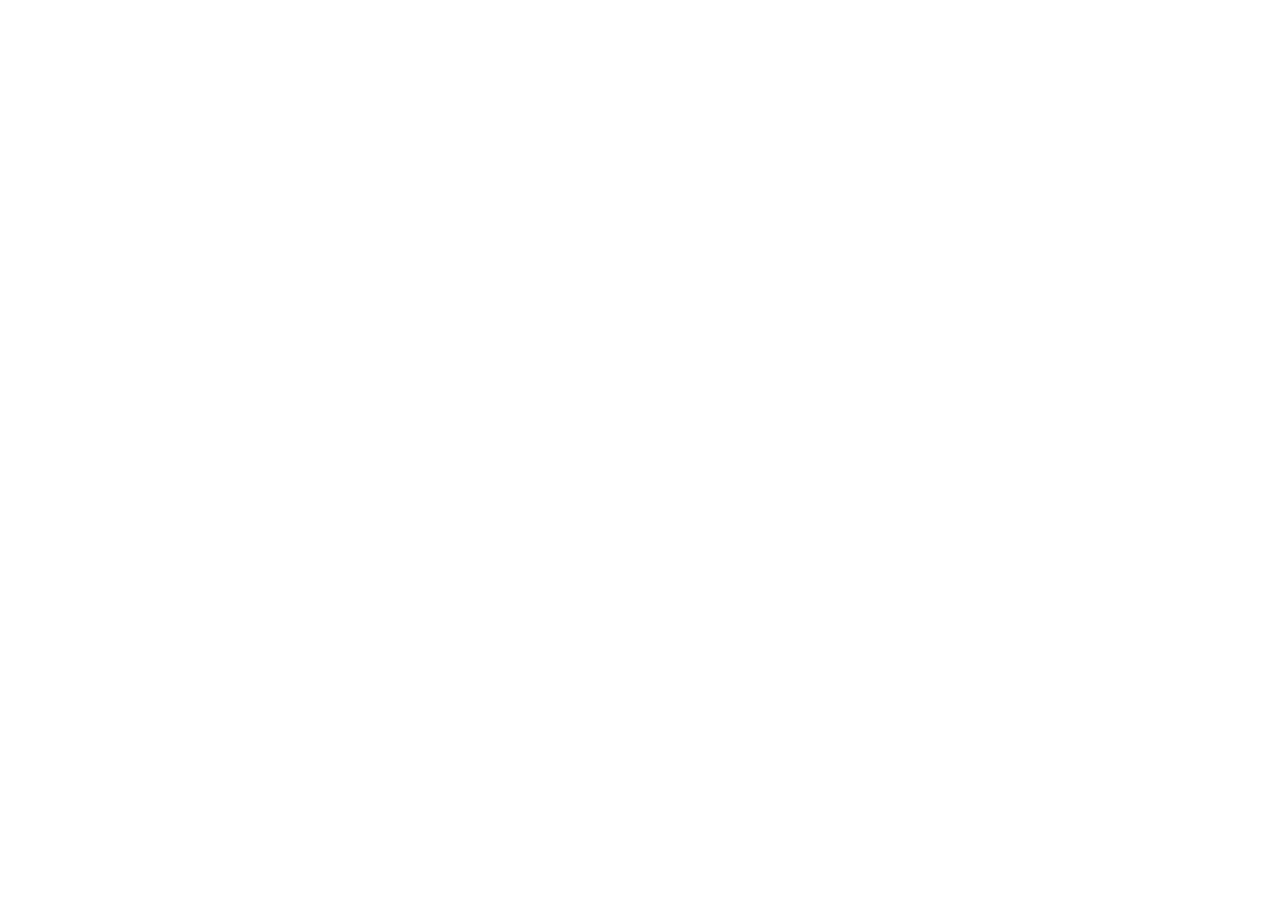
==== workflow/index.html @ f56b5a43 "feat: adicionar atalho para painel AutoOS" ====
<!DOCTYPE html>
<html lang="pt-BR">
<head>
    <meta charset="UTF-8">
    <meta name="viewport" content="width=device-width, initial-scale=1.0">
    <meta http-equiv="refresh" content="0; url=https://ph66ng2.github.io/AutoOs/">
    <link rel="canonical" href="https://ph66ng2.github.io/AutoOs/">
    <title>Abrindo AutoOS Workflow</title>
    <style>
        :root {
            color-scheme: dark;
            font-family: "IBM Plex Mono", ui-monospace, monospace;
            background: #111318;
            color: #f4f5f7;
        }

        body {
            display: grid;
            min-height: 100vh;
            margin: 0;
            place-items: center;
        }

        main {
            padding: 24px;
            text-align: center;
        }

        a {
            color: #64d8a5;
        }
    </style>
    <script>
        window.location.replace("https://ph66ng2.github.io/AutoOs/");
    </script>
</head>
<body>
    <main>
        <p>Redirecionando para o painel AutoOS.</p>
        <a href="https://ph66ng2.github.io/AutoOs/">Abrir AutoOS Workflow</a>
    </main>
</body>
</html>
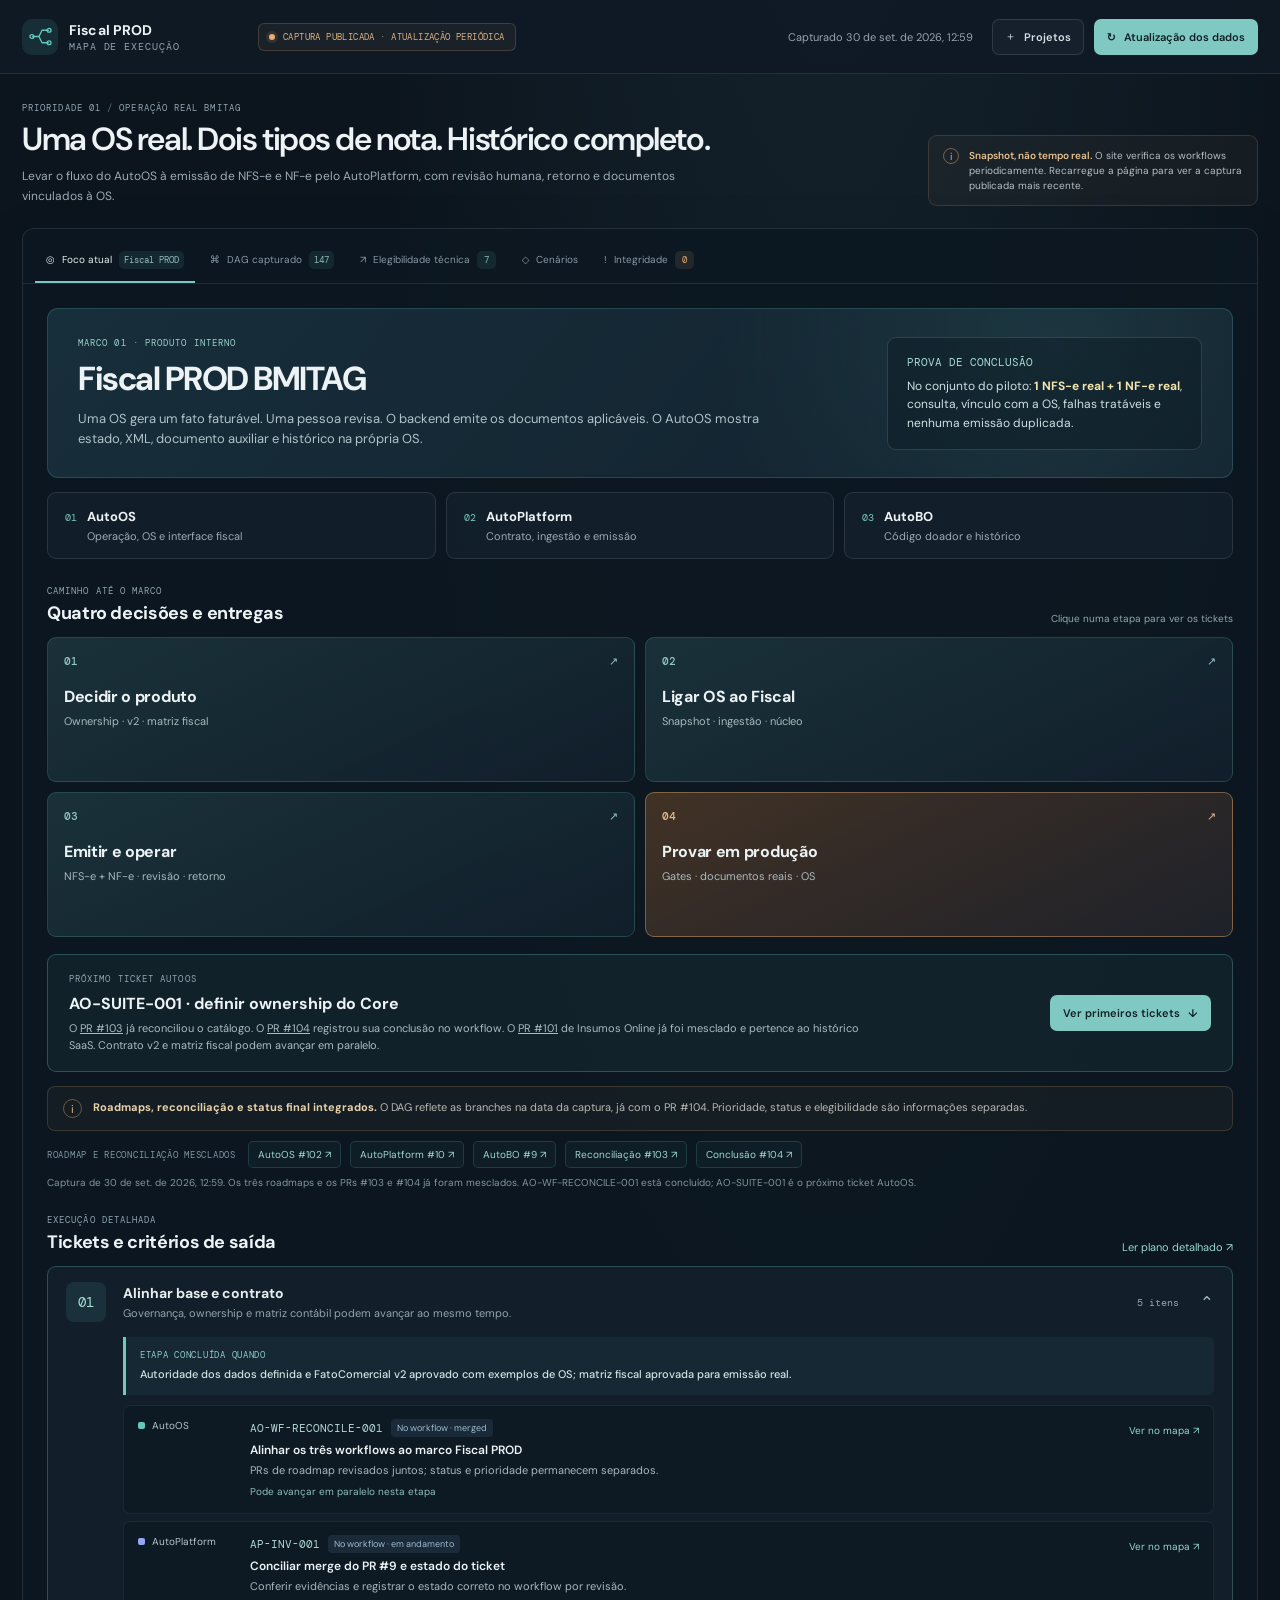
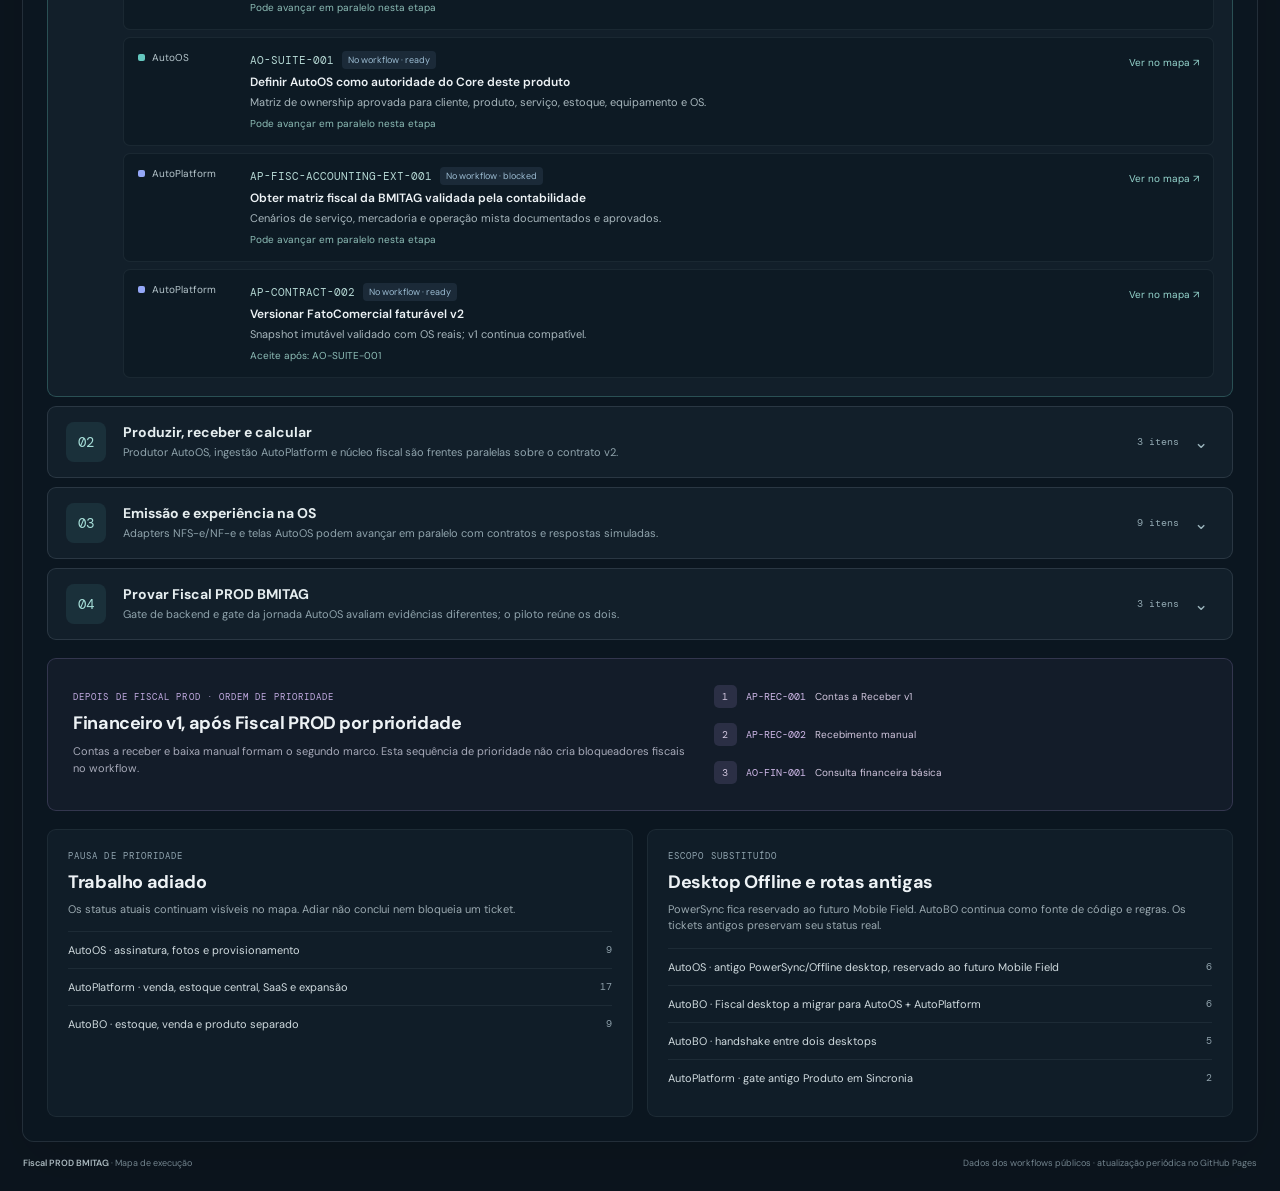
==== commit cbd17da5: "Publicar mapa de execução no domínio" ====
--- a/workflow/index.html
+++ b/workflow/index.html
@@ -1,43 +1,158 @@
-<!DOCTYPE html>
+<!doctype html>
 <html lang="pt-BR">
 <head>
-    <meta charset="UTF-8">
-    <meta name="viewport" content="width=device-width, initial-scale=1.0">
-    <meta http-equiv="refresh" content="0; url=https://ph66ng2.github.io/AutoOs/">
-    <link rel="canonical" href="https://ph66ng2.github.io/AutoOs/">
-    <title>Abrindo AutoOS Workflow</title>
-    <style>
-        :root {
-            color-scheme: dark;
-            font-family: "IBM Plex Mono", ui-monospace, monospace;
-            background: #111318;
-            color: #f4f5f7;
-        }
-
-        body {
-            display: grid;
-            min-height: 100vh;
-            margin: 0;
-            place-items: center;
-        }
-
-        main {
-            padding: 24px;
-            text-align: center;
-        }
-
-        a {
-            color: #64d8a5;
-        }
-    </style>
-    <script>
-        window.location.replace("https://ph66ng2.github.io/AutoOs/");
-    </script>
+  <meta charset="utf-8">
+  <meta name="viewport" content="width=device-width, initial-scale=1">
+  <meta name="theme-color" content="#101b29">
+  <title>Fiscal PROD BMITAG · Mapa de execução</title>
+  <link rel="stylesheet" href="./styles.css?v=20260929-5">
 </head>
 <body>
-    <main>
-        <p>Redirecionando para o painel AutoOS.</p>
-        <a href="https://ph66ng2.github.io/AutoOs/">Abrir AutoOS Workflow</a>
-    </main>
+  <header class="topbar">
+    <a class="brand" href="#inicio" aria-label="Execution Map, início">
+      <span class="brand-mark" aria-hidden="true"><svg viewBox="0 0 32 32"><path d="M6 16h8M18 8h8M18 24h8M14 16l4-8m-4 8 4 8"/><circle cx="5" cy="16" r="2.5"/><circle cx="27" cy="8" r="2.5"/><circle cx="27" cy="24" r="2.5"/></svg></span>
+      <span><strong>Fiscal PROD</strong><small>mapa de execução</small></span>
+    </a>
+    <div class="capture-badge"><span class="live-dot"></span><span>CAPTURA PUBLICADA · ATUALIZAÇÃO PERIÓDICA</span></div>
+    <div class="top-actions">
+      <span id="captured-at" class="capture-time">Lendo captura…</span>
+      <button id="manage-projects" class="button button-secondary" type="button" aria-haspopup="dialog"><span aria-hidden="true">＋</span> Projetos</button>
+      <button id="refresh-snapshot" class="button button-primary" type="button" title="Entender quando os dados são atualizados"><span aria-hidden="true">↻</span> Atualização dos dados</button>
+    </div>
+  </header>
+
+  <main id="inicio">
+    <section class="intro">
+      <div>
+        <p class="eyebrow">PRIORIDADE 01 <span> / </span> OPERAÇÃO REAL BMITAG</p>
+        <h1>Uma OS real. Dois tipos de nota. Histórico completo.</h1>
+        <p class="intro-copy">Levar o fluxo do AutoOS à emissão de NFS-e e NF-e pelo AutoPlatform, com revisão humana, retorno e documentos vinculados à OS.</p>
+      </div>
+      <div class="capture-note"><span class="note-icon" aria-hidden="true">i</span><span><strong>Snapshot, não tempo real.</strong> O site verifica os workflows periodicamente. Recarregue a página para ver a captura publicada mais recente.</span></div>
+    </section>
+
+    <section class="metric-grid" aria-label="Resumo da captura">
+      <article class="metric-card metric-total"><span class="metric-icon" aria-hidden="true">⌘</span><div><strong id="total-tickets">—</strong><span>tickets na captura</span></div><small id="repo-count">3 repositórios</small></article>
+      <article class="metric-card"><span class="metric-icon metric-green" aria-hidden="true">✓</span><div><strong id="completed-count">—</strong><span>concluídos · merged</span></div><small>estado declarado</small></article>
+      <article class="metric-card"><span class="metric-icon metric-blue" aria-hidden="true">↗</span><div><strong id="eligible-count">—</strong><span>liberados tecnicamente</span></div><small>não indica prioridade</small></article>
+      <article class="metric-card"><span class="metric-icon metric-orange" aria-hidden="true">◷</span><div><strong id="waiting-count">—</strong><span>ready · aguardando deps</span></div><small>blockers ainda não merged</small></article>
+      <article class="metric-card"><span class="metric-icon metric-red" aria-hidden="true">!</span><div><strong id="manual-blocked-count">—</strong><span>blocked no workflow</span></div><small>decisão humana / externa</small></article>
+    </section>
+
+    <section class="workspace plan-mode" aria-label="Plano e mapa de execução">
+      <aside class="filter-panel" aria-label="Busca e filtros">
+        <div class="panel-heading"><div><span class="eyebrow">EXPLORAR</span><h2>Filtros</h2></div><button id="clear-filters" class="text-button" type="button">Limpar</button></div>
+        <label class="search-field"><span aria-hidden="true">⌕</span><span class="sr-only">Buscar por ID ou título</span><input id="search" type="search" placeholder="ID ou trecho do título" autocomplete="off"></label>
+        <p class="filter-label">REPOSITÓRIO</p>
+        <div id="repo-filters" class="check-list"></div>
+        <label class="select-label" for="status-filter">Estado no workflow</label>
+        <select id="status-filter"><option value="all">Todos os estados</option></select>
+        <label class="select-label" for="situation-filter">Situação calculada</label>
+        <select id="situation-filter">
+          <option value="all">Todas as situações</option>
+          <option value="eligible">Pode começar agora</option>
+          <option value="waiting">Aguardando dependências</option>
+          <option value="manual-blocked">Bloqueio humano / externo</option>
+          <option value="in-progress">Em andamento</option>
+          <option value="in-review">Em revisão</option>
+          <option value="completed">Concluído</option>
+          <option value="data-error">Com erro de dados</option>
+          <option value="unknown">Estado desconhecido</option>
+        </select>
+        <div class="result-count"><span id="result-count">—</span><span>tickets correspondem</span></div>
+        <div class="mini-legend">
+          <p class="filter-label">ESTADO DECLARADO</p>
+          <span><i class="legend-dot ready"></i> ready</span><span><i class="legend-dot progress"></i> em curso / review</span><span><i class="legend-dot merged"></i> merged</span><span><i class="legend-dot blocked"></i> blocked</span><span><i class="legend-dot unknown"></i> desconhecido</span>
+        </div>
+      </aside>
+
+      <section class="map-column" aria-label="Grafo de execução">
+        <div class="view-tabs" role="tablist" aria-label="Visão do mapa">
+          <button class="view-tab active" id="tab-plan" role="tab" aria-selected="true" aria-controls="plan-view" type="button" data-view="plan"><span aria-hidden="true">◎</span> Foco atual <span class="tab-count">Fiscal PROD</span></button>
+          <button class="view-tab" id="tab-map" role="tab" aria-selected="false" aria-controls="map-view" type="button" data-view="map"><span aria-hidden="true">⌘</span> DAG capturado <span id="graph-total" class="tab-count">—</span></button>
+          <button class="view-tab" id="tab-ready" role="tab" aria-selected="false" aria-controls="ready-view" type="button" data-view="ready"><span aria-hidden="true">↗</span> Elegibilidade técnica <span id="ready-total" class="tab-count">—</span></button>
+          <button class="view-tab" id="tab-scenarios" role="tab" aria-selected="false" aria-controls="scenario-view" type="button" data-view="scenarios"><span aria-hidden="true">◇</span> Cenários</button>
+          <button class="view-tab" id="tab-integrity" role="tab" aria-selected="false" aria-controls="integrity-view" type="button" data-view="integrity"><span aria-hidden="true">!</span> Integridade <span id="issue-total" class="tab-count warning-count">—</span></button>
+        </div>
+
+        <div id="plan-view" class="tab-panel active" role="tabpanel" aria-labelledby="tab-plan">
+          <div class="plan-hero"><div><p class="eyebrow">MARCO 01 · PRODUTO INTERNO</p><h2>Fiscal PROD BMITAG</h2><p>Uma OS gera um fato faturável. Uma pessoa revisa. O backend emite os documentos aplicáveis. O AutoOS mostra estado, XML, documento auxiliar e histórico na própria OS.</p></div><div class="plan-hero-side"><strong>Prova de conclusão</strong><span>No conjunto do piloto: <b>1 NFS-e real + 1 NF-e real</b>, consulta, vínculo com a OS, falhas tratáveis e nenhuma emissão duplicada.</span></div></div>
+          <div class="role-strip" aria-label="Papel de cada repositório"><div><span>01</span><strong>AutoOS</strong><small>Operação, OS e interface fiscal</small></div><div><span>02</span><strong>AutoPlatform</strong><small>Contrato, ingestão e emissão</small></div><div><span>03</span><strong>AutoBO</strong><small>Código doador e histórico</small></div></div>
+          <section class="plan-route-section"><div class="plan-section-heading"><div><p class="eyebrow">CAMINHO ATÉ O MARCO</p><h3>Quatro decisões e entregas</h3></div><span class="route-hint">Clique numa etapa para ver os tickets</span></div><div id="plan-route" class="plan-route"></div></section>
+          <div class="plan-now"><div><p class="eyebrow">PRÓXIMO TICKET AUTOOS</p><h3>AO-SUITE-001 · definir ownership do Core</h3><p>O <a href="https://github.com/ph66ng2/AutoOs/pull/103" target="_blank" rel="noreferrer">PR #103</a> já reconciliou o catálogo. O <a href="https://github.com/ph66ng2/AutoOs/pull/104" target="_blank" rel="noreferrer">PR #104</a> registrou sua conclusão no workflow. O <a href="https://github.com/ph66ng2/AutoOs/pull/101" target="_blank" rel="noreferrer">PR #101</a> de Insumos Online já foi mesclado e pertence ao histórico SaaS. Contrato v2 e matriz fiscal podem avançar em paralelo.</p></div><button type="button" id="open-first-phase" class="button button-primary">Ver primeiros tickets <span aria-hidden="true">↓</span></button></div>
+          <div class="plan-rule"><span aria-hidden="true">i</span><p><strong>Roadmaps, reconciliação e status final integrados.</strong> O DAG reflete as branches na data da captura, já com o PR #104. Prioridade, status e elegibilidade são informações separadas.</p></div>
+          <div class="plan-prs" aria-label="Pull requests do roadmap"><span>ROADMAP E RECONCILIAÇÃO MESCLADOS</span><a href="https://github.com/ph66ng2/AutoOs/pull/102" target="_blank" rel="noreferrer">AutoOS #102 ↗</a><a href="https://github.com/ph66ng2/AutoPlatform/pull/10" target="_blank" rel="noreferrer">AutoPlatform #10 ↗</a><a href="https://github.com/ph66ng2/AutoBO/pull/9" target="_blank" rel="noreferrer">AutoBO #9 ↗</a><a href="https://github.com/ph66ng2/AutoOs/pull/103" target="_blank" rel="noreferrer">Reconciliação #103 ↗</a><a href="https://github.com/ph66ng2/AutoOs/pull/104" target="_blank" rel="noreferrer">Conclusão #104 ↗</a></div>
+          <p id="plan-snapshot-note" class="plan-snapshot-note">Conferindo versão do plano e da captura…</p>
+          <div class="plan-section-heading" id="plan-details"><div><p class="eyebrow">EXECUÇÃO DETALHADA</p><h3>Tickets e critérios de saída</h3></div><a href="./PLANO-FISCAL-PROPOSTO.md" target="_blank" rel="noreferrer">Ler plano detalhado ↗</a></div>
+          <div id="plan-phases" class="plan-phases"></div>
+          <div id="plan-next" class="plan-next"></div>
+          <div class="plan-bottom-grid"><section><p class="eyebrow">PAUSA DE PRIORIDADE</p><h3>Trabalho adiado</h3><p>Os status atuais continuam visíveis no mapa. Adiar não conclui nem bloqueia um ticket.</p><div id="plan-deferred"></div></section><section><p class="eyebrow">ESCOPO SUBSTITUÍDO</p><h3>Desktop Offline e rotas antigas</h3><p>PowerSync fica reservado ao futuro Mobile Field. AutoBO continua como fonte de código e regras. Os tickets antigos preservam seu status real.</p><div id="plan-superseded"></div></section></div>
+        </div>
+
+        <div id="map-view" class="tab-panel" role="tabpanel" aria-labelledby="tab-map" hidden>
+          <div class="map-toolbar">
+            <div class="map-caption"><span class="caption-mark" aria-hidden="true">↔</span><div><strong>Predecessores à esquerda · sucessores à direita</strong><small id="map-caption">Cada seta confirmada vem de blockedBy.</small></div></div>
+            <div class="zoom-controls" aria-label="Controles do mapa">
+              <button id="zoom-out" type="button" aria-label="Diminuir zoom" title="Diminuir zoom">−</button><button id="zoom-in" type="button" aria-label="Aumentar zoom" title="Aumentar zoom">+</button><button id="fit-map" type="button" aria-label="Enquadrar tudo" title="Enquadrar tudo">⤢ <span>Enquadrar</span></button><button id="reset-map" type="button" aria-label="Voltar ao estado inicial" title="Voltar ao estado inicial">↺ <span>Início</span></button>
+            </div>
+          </div>
+          <div id="demo-banner" class="demo-banner hidden" role="status"><span>◇</span><div><strong id="demo-title">Cenário de demonstração</strong><small id="demo-description"></small></div><button id="return-real" class="button button-secondary" type="button">Voltar à captura</button></div>
+          <div class="graph-viewport" id="graph-viewport" aria-label="Área interativa do grafo; arraste para mover e use a roda para zoom">
+            <svg id="graph" role="group" aria-label="Tickets conectados por dependências confirmadas" xmlns="http://www.w3.org/2000/svg">
+              <defs>
+                <marker id="arrow-confirmed" viewBox="0 0 10 10" refX="9" refY="5" markerWidth="7" markerHeight="7" orient="auto-start-reverse"><path d="M0 0L10 5L0 10z" class="arrow-confirmed"/></marker>
+                <marker id="arrow-suggested" viewBox="0 0 10 10" refX="9" refY="5" markerWidth="7" markerHeight="7" orient="auto-start-reverse"><path d="M0 0L10 5L0 10z" class="arrow-suggested"/></marker>
+              </defs>
+              <g id="graph-content"></g>
+            </svg>
+            <div id="empty-map" class="empty-state hidden"><span aria-hidden="true">⌕</span><strong>Nenhum ticket corresponde</strong><p>Limpe os filtros ou tente outro termo.</p></div>
+          </div>
+          <div class="graph-legend" aria-label="Legenda de linhas e marcadores">
+            <span><i class="line-sample"></i> dependência confirmada · conta para liberação</span><span><i class="line-sample suggested-line"></i> relação sugerida · não conta para liberação</span><span class="legend-direction">seta = bloqueador → ticket dependente</span>
+          </div>
+          <div class="graph-foot"><span id="context-note">Arraste para mover · roda / pinça para zoom · selecione um nó para focar.</span><span id="integrity-summary">Verificando integridade…</span></div>
+        </div>
+
+        <div id="ready-view" class="tab-panel" role="tabpanel" aria-labelledby="tab-ready" hidden>
+          <div class="list-intro"><div><p class="eyebrow">STATUS + DEPENDÊNCIAS, SEM PRIORIDADE AUTOMÁTICA</p><h2>Liberação técnica</h2><p id="ready-note">Elegibilidade calculada pelas regras do workflow. A prioridade de execução é uma decisão separada.</p></div><span id="ready-list-count" class="large-count">—</span></div>
+          <div id="ready-groups" class="ready-groups"></div>
+        </div>
+
+        <div id="scenario-view" class="tab-panel" role="tabpanel" aria-labelledby="tab-scenarios" hidden>
+          <div class="list-intro"><div><p class="eyebrow">FIXTURES LOCAIS · NÃO ALTERAM OS WORKFLOWS</p><h2>Demonstração de dependências</h2><p>Carregue um exemplo para ver o grafo e o cálculo mudarem a partir dos dados, sem IDs tratados especialmente pelo produto.</p></div><span class="large-count">7</span></div>
+          <div class="scenario-layout"><div id="scenario-list" class="scenario-list" role="list"></div><div id="scenario-notes" class="scenario-notes"></div></div>
+        </div>
+
+        <div id="integrity-view" class="tab-panel" role="tabpanel" aria-labelledby="tab-integrity" hidden>
+          <div class="list-intro"><div><p class="eyebrow">VALIDAÇÃO DA CAPTURA</p><h2>Integridade e origem</h2><p>Falhas não removem silenciosamente os dados dos outros repositórios. Sugestões entre repositórios ficam separadas.</p></div><span id="integrity-count-large" class="large-count">—</span></div>
+          <div id="integrity-list" class="integrity-list"></div>
+          <section class="source-section"><div class="section-title"><div><p class="eyebrow">VERSÃO POR FONTE</p><h3>Commits lidos</h3></div><span id="freshness-label" class="freshness-label">Snapshot local</span></div><div id="source-list" class="source-list"></div></section>
+          <section class="suggestion-section"><div class="section-title"><div><p class="eyebrow">NÃO BLOQUEIA NEM LIBERA</p><h3>Relações sugeridas</h3></div><span id="suggestion-count" class="soft-badge">—</span></div><div id="suggestion-list" class="suggestion-list"></div></section>
+        </div>
+      </section>
+
+      <aside class="detail-panel" aria-label="Detalhes do ticket">
+        <div id="detail-empty" class="detail-empty"><div class="detail-empty-icon" aria-hidden="true">⌖</div><span class="eyebrow">DETALHES DO TICKET</span><h2>Selecione um nó</h2><p>Veja o estado declarado, a situação calculada, o que ele espera e o que libera.</p><div class="detail-hint"><kbd>Enter</kbd><span>também abre um ticket focado</span></div></div>
+        <div id="detail-content" class="detail-content hidden"></div>
+      </aside>
+    </section>
+
+    <footer class="page-footer"><span><strong>Fiscal PROD BMITAG</strong> · Mapa de execução</span><span>Dados dos workflows públicos · atualização periódica no GitHub Pages</span></footer>
+  </main>
+
+  <dialog id="projects-dialog" class="projects-dialog" aria-labelledby="projects-title">
+    <form method="dialog" class="dialog-top"><div><p class="eyebrow">SIMULAÇÃO LOCAL</p><h2 id="projects-title">Projetos conectados</h2><p>Estes campos mostram a jornada futura. Não há login nem alteração de configuração no GitHub.</p></div><button class="close-button" value="close" aria-label="Fechar">×</button></form>
+    <div class="simulation-callout"><span aria-hidden="true">◇</span><span>Seleção de repositórios simulada com as três fontes desta captura. Cada linha pode pertencer a Empresa ou Pessoal. Nenhum outro repositório é importado automaticamente.</span></div>
+    <div id="project-config-list" class="project-config-list"></div>
+    <div class="dialog-actions"><span id="project-save-status">Alterações ficam só nesta sessão.</span><button id="save-project-config" class="button button-primary" type="button">Salvar simulação</button></div>
+  </dialog>
+
+  <dialog id="snapshot-dialog" class="projects-dialog short-dialog" aria-labelledby="snapshot-title">
+    <form method="dialog" class="dialog-top"><div><p class="eyebrow">ATUALIZAÇÃO PERIÓDICA</p><h2 id="snapshot-title">Quando os tickets aparecem?</h2><p>Uma rotina do GitHub verifica os workflows a cada 30 minutos e publica uma nova captura quando os dados mudam.</p></div><button class="close-button" value="close" aria-label="Fechar">×</button></form>
+    <ol class="command-steps"><li>O ticket precisa estar registrado na branch acompanhada de seu repositório: <code>AutoOs/feature</code>, <code>AutoBO/main</code> ou <code>AutoPlatform/main</code>.</li><li>A rotina relê os três arquivos e publica o novo snapshot após detectar mudança.</li><li>Recarregue esta página para ver os dados publicados. A fila do GitHub Pages pode acrescentar alguns minutos.</li></ol>
+    <p class="simulation-callout"><span aria-hidden="true">i</span><span>O plano Fiscal PROD é editorial: mudanças nos tickets atualizam o DAG e os estados capturados, mas a recomendação de prioridade precisa de revisão humana.</span></p>
+  </dialog>
+
+  <script type="module" src="./app.js?v=20260930-4"></script>
 </body>
 </html>
--- a/workflow/styles.css
+++ b/workflow/styles.css
@@ -0,0 +1,566 @@
+@import url('https://fonts.googleapis.com/css2?family=DM+Mono:wght@400;500&family=DM+Sans:wght@400;500;600;700&display=swap');
+:root {
+  color-scheme: dark;
+  --ink: #edf2f5;
+  --muted: #95a4b0;
+  --subtle: #667683;
+  --bg: #0c151e;
+  --bar: #101b26;
+  --panel: #121f2b;
+  --panel-raised: #172532;
+  --line: rgba(190, 207, 219, .12);
+  --soft-line: rgba(190, 207, 219, .075);
+  --mint: #64c7bf;
+  --blue: #90bbec;
+  --amber: #e7ae72;
+  --violet: #c1a2ee;
+  --red: #e28a91;
+  --green: #7dc09a;
+  --repo: #64c7bf;
+  font-family: 'DM Sans', Inter, ui-sans-serif, system-ui, sans-serif;
+  font-synthesis: none;
+  text-rendering: optimizeLegibility;
+}
+* { box-sizing: border-box; }
+html { min-width: 360px; background: var(--bg); }
+body { margin: 0; color: var(--ink); background: radial-gradient(ellipse at 65% -15%, rgba(60, 99, 113, .18), transparent 40%), var(--bg); }
+button, input, select { font: inherit; color: inherit; }
+button { cursor: pointer; }
+button:focus-visible, a:focus-visible, input:focus-visible, select:focus-visible, summary:focus-visible, [tabindex="0"]:focus-visible { outline: 2px solid #83c9c3; outline-offset: 3px; }
+a { color: inherit; }
+.sr-only { position: absolute; width: 1px; height: 1px; padding: 0; margin: -1px; overflow: hidden; clip: rect(0,0,0,0); white-space: nowrap; border: 0; }
+.topbar { min-height: 74px; padding: 0 36px; display: flex; align-items: center; gap: 26px; border-bottom: 1px solid var(--line); background: rgba(15, 26, 37, .92); }
+.brand { display: flex; align-items: center; gap: 11px; text-decoration: none; min-width: 220px; }
+.brand-mark { display: grid; place-items: center; width: 36px; height: 36px; border-radius: 10px; background: rgba(100, 199, 191, .12); color: var(--mint); }
+.brand-mark svg { width: 25px; height: 25px; fill: none; stroke: currentColor; stroke-width: 1.7; stroke-linecap: round; stroke-linejoin: round; }
+.brand strong { display: block; font-size: 14px; letter-spacing: .01em; }
+.brand small { display: block; margin-top: 1px; color: var(--muted); font: 10px 'DM Mono', monospace; letter-spacing: .09em; text-transform: uppercase; }
+.capture-badge { display: flex; align-items: center; gap: 8px; padding: 7px 10px; color: #d9b280; border: 1px solid rgba(231, 174, 114, .2); border-radius: 6px; background: rgba(231, 174, 114, .06); font: 9px 'DM Mono', monospace; letter-spacing: .045em; white-space: nowrap; }
+.live-dot { width: 6px; height: 6px; border-radius: 50%; background: var(--amber); box-shadow: 0 0 0 3px rgba(231,174,114,.11); }
+.top-actions { margin-left: auto; display: flex; align-items: center; gap: 10px; }
+.capture-time { margin-right: 9px; color: var(--muted); font-size: 11px; white-space: nowrap; }
+.button { display: inline-flex; align-items: center; justify-content: center; gap: 8px; min-height: 36px; padding: 0 12px; border: 1px solid transparent; border-radius: 7px; font-size: 11px; font-weight: 600; transition-property: color, background-color, border-color, scale; transition-duration: 140ms; }
+.button:active { scale: .96; }
+.button-primary { color: #102027; background: #80c9c2; }
+.button-primary:hover { background: #a0dbd5; }
+.button-secondary { color: #d5dfe4; border-color: rgba(185, 205, 216, .15); background: rgba(207, 225, 233, .035); }
+.button-secondary:hover { border-color: rgba(185, 205, 216, .28); background: rgba(207, 225, 233, .08); }
+main { max-width: 1840px; margin: 0 auto; padding: 28px 36px 22px; }
+.intro { display: flex; align-items: flex-end; justify-content: space-between; gap: 30px; margin-bottom: 22px; }
+.eyebrow { margin: 0 0 8px; color: #91a5b0; font: 9px 'DM Mono', monospace; letter-spacing: .12em; text-transform: uppercase; }
+.intro .eyebrow span { color: #59717c; }
+h1 { margin: 0; font-size: clamp(24px, 2.5vw, 32px); letter-spacing: -.045em; font-weight: 600; line-height: 1.12; }
+.intro-copy { margin: 9px 0 0; max-width: 660px; color: #9babb6; font-size: 12px; line-height: 1.65; }
+.capture-note { display: flex; align-items: flex-start; gap: 10px; max-width: 330px; padding: 12px 14px; border: 1px solid rgba(231, 174, 114, .17); border-radius: 9px; color: #b4bfc5; background: rgba(231, 174, 114, .045); font-size: 10px; line-height: 1.5; }
+.capture-note strong { color: #e7c18f; font-weight: 600; }
+.note-icon { flex: 0 0 auto; display: grid; place-items: center; width: 16px; height: 16px; border: 1px solid rgba(231,174,114,.45); border-radius: 50%; color: var(--amber); font-size: 10px; }
+.metric-grid { display: none; grid-template-columns: repeat(5,minmax(135px,1fr)); gap: 10px; margin-bottom: 16px; }
+body.show-capture-metrics .metric-grid { display: grid; }
+.metric-card { position: relative; display: flex; align-items: center; gap: 12px; min-height: 78px; padding: 14px 15px; border: 1px solid var(--soft-line); border-radius: 10px; background: linear-gradient(140deg, rgba(23, 37, 50, .96), rgba(16, 28, 40, .96)); }
+.metric-icon { display: grid; place-items: center; flex: 0 0 33px; height: 33px; border-radius: 9px; color: #becbd3; background: rgba(194, 213, 222, .075); font-size: 16px; }
+.metric-green { color: var(--green); background: rgba(125,192,154,.1); }
+.metric-blue { color: var(--blue); background: rgba(144,187,236,.1); }
+.metric-orange { color: var(--amber); background: rgba(231,174,114,.1); }
+.metric-red { color: var(--red); background: rgba(226,138,145,.1); }
+.metric-card strong { display: block; font-size: 22px; font-weight: 600; line-height: 1; font-variant-numeric: tabular-nums; }
+.metric-card div span { display: block; margin-top: 4px; color: #b2bec6; font-size: 10px; }
+.metric-card > small { margin-left: auto; align-self: flex-start; color: #70818d; font-size: 9px; white-space: nowrap; }
+.workspace { display: grid; grid-template-columns: 220px minmax(450px,1fr) 315px; align-items: start; min-height: 800px; border: 1px solid var(--line); border-radius: 12px; overflow: hidden; background: rgba(16, 27, 38, .68); box-shadow: 0 20px 60px rgba(0,0,0,.13); }
+.filter-panel, .detail-panel { position: sticky; top: 0; min-height: 800px; align-self: stretch; background: rgba(18, 31, 43, .83); }
+.filter-panel { padding: 20px 15px 17px; border-right: 1px solid var(--line); }
+.panel-heading { display: flex; justify-content: space-between; align-items: flex-end; margin-bottom: 16px; }
+.panel-heading .eyebrow { margin-bottom: 4px; }
+.panel-heading h2 { margin: 0; font-size: 15px; font-weight: 600; }
+.text-button { padding: 3px 0; border: 0; color: #89c9c4; background: transparent; font-size: 10px; }
+.text-button:hover { color: #b5eeea; text-decoration: underline; }
+.search-field { display: flex; align-items: center; gap: 8px; min-height: 37px; padding: 0 10px; border: 1px solid rgba(190,207,219,.14); border-radius: 7px; color: #90a3ad; background: rgba(6, 16, 25, .38); }
+.search-field > span:first-child { font-size: 18px; line-height: 1; }
+.search-field input { width: 100%; min-width: 0; border: 0; outline: 0; color: var(--ink); background: transparent; font-size: 10px; }
+.search-field input::placeholder { color: #71828d; }
+.filter-label { margin: 22px 0 9px; color: #7f929d; font: 9px 'DM Mono',monospace; letter-spacing: .11em; }
+.check-list { display: grid; gap: 3px; }
+.check-row { display: flex; align-items: center; gap: 8px; min-height: 31px; color: #cad4da; cursor: pointer; }
+.check-row input, .project-included input { width: 14px; height: 14px; margin: 0; accent-color: #70bbb5; }
+.repo-swatch { display: inline-block; flex: 0 0 8px; width: 8px; height: 8px; border-radius: 3px; background: var(--repo); box-shadow: 0 0 0 3px color-mix(in srgb, var(--repo) 16%, transparent); }
+.check-name { flex: 1; font-size: 10px; }
+.check-row small { color: #73838d; font: 9px 'DM Mono',monospace; }
+.select-label { display: block; margin: 18px 0 6px; color: #aab7bf; font-size: 10px; }
+.filter-panel select, .project-config-fields select, .project-config-fields input { width: 100%; min-height: 35px; padding: 0 9px; border: 1px solid rgba(190,207,219,.13); border-radius: 6px; color: #dce3e7; background-color: #121f2b; font-size: 10px; }
+.filter-panel select option, .project-config-fields select option { background: #13202b; }
+.result-count { display: flex; gap: 5px; margin-top: 17px; padding: 9px 0 11px; border-top: 1px solid var(--soft-line); color: #8798a3; font-size: 9px; }
+.result-count span:first-child { color: #d8e2e6; font: 11px 'DM Mono', monospace; }
+.mini-legend { display: grid; grid-template-columns: 1fr; gap: 8px; padding-top: 5px; color: #9daab2; font-size: 9px; }
+.mini-legend .filter-label { margin: 10px 0 2px; }
+.mini-legend span { display: flex; align-items: center; gap: 7px; }
+.legend-dot { display: inline-block; width: 8px; height: 8px; border-radius: 3px; background: #7c9cae; }
+.legend-dot.ready { background: var(--blue); }
+.legend-dot.progress { background: var(--amber); }
+.legend-dot.merged { background: var(--green); }
+.legend-dot.blocked { background: var(--red); }
+.legend-dot.unknown { background: #9ba5ad; }
+.map-column { min-width: 0; background: rgba(11, 20, 29, .45); }
+.view-tabs { display: flex; gap: 4px; min-height: 55px; padding: 9px 12px 0; border-bottom: 1px solid var(--line); overflow-x: auto; scrollbar-width: thin; }
+.view-tab { display: inline-flex; flex: 0 0 auto; align-items: center; gap: 7px; min-height: 45px; padding: 0 11px; border: 0; border-bottom: 2px solid transparent; color: #8799a5; background: transparent; font-size: 10px; transition-property: color,border-color; transition-duration: 130ms; }
+.view-tab:hover { color: #dae4e8; }
+.view-tab.active { border-bottom-color: #79c7bf; color: #e6f0f1; }
+.tab-count { display: inline-grid; place-items: center; min-width: 19px; height: 18px; padding: 0 5px; border-radius: 5px; color: #93b9bc; background: rgba(100, 199, 191, .1); font: 9px 'DM Mono',monospace; }
+.warning-count { color: #e0ad77; background: rgba(231,174,114,.1); }
+.tab-panel[hidden] { display: none !important; }
+.workspace.plan-mode { display: block; min-height: 0; }
+.workspace.plan-mode > .filter-panel, .workspace.plan-mode > .detail-panel { display: none; }
+.workspace.plan-mode > .map-column { width: 100%; }
+#plan-view { padding: 24px; }
+.plan-hero { display: grid; grid-template-columns: minmax(0,1fr) minmax(240px,315px); gap: 30px; align-items: center; min-height: 170px; padding: 26px 30px; border: 1px solid rgba(100,199,191,.2); border-radius: 11px; background: radial-gradient(circle at 85% 20%,rgba(100,199,191,.11),transparent 33%),linear-gradient(130deg,#172e3b,#12212d); }
+.plan-hero .eyebrow { color: #9cd2cb; }
+.plan-hero h2 { margin: 0; font-size: clamp(24px,2.6vw,34px); letter-spacing: -.045em; }
+.plan-hero p:last-child { max-width: 690px; margin: 9px 0 0; color: #b0c2c9; font-size: 13px; line-height: 1.6; }
+.plan-hero-side { display: grid; gap: 8px; padding: 17px 19px; border: 1px solid rgba(189,215,216,.16); border-radius: 9px; background: rgba(8,19,27,.34); }
+.plan-hero-side strong { color: #a8dad3; font: 11px 'DM Mono',monospace; text-transform: uppercase; }
+.plan-hero-side span { color: #d1dfe3; font-size: 12px; line-height: 1.55; }
+.plan-hero-side code { color: #a8dad3; font: 11px 'DM Mono',monospace; }
+.plan-hero-side b { color: #f4e3ad; }
+.role-strip { display: grid; grid-template-columns: repeat(3,minmax(0,1fr)); gap: 10px; margin: 14px 0 26px; }
+.role-strip > div { display: grid; grid-template-columns: auto 1fr; column-gap: 10px; align-items: baseline; padding: 15px 17px; border: 1px solid rgba(190,207,219,.13); border-radius: 9px; background: rgba(22,36,48,.65); }
+.role-strip span { color: #7bc7bf; font: 10px 'DM Mono',monospace; }
+.role-strip strong { font-size: 13px; }
+.role-strip small { grid-column: 2; margin-top: 4px; color: #9cabb2; font-size: 11px; }
+.plan-route-section { margin: 0 0 17px; }
+.route-hint { color: #8fa7af; font-size: 10px; }
+.plan-route { display: grid; grid-template-columns: repeat(4,minmax(0,1fr)); gap: 10px; }
+.route-card { display: flex; flex-direction: column; min-width: 0; min-height: 145px; padding: 16px; border: 1px solid rgba(100,199,191,.2); border-radius: 9px; color: inherit; background: linear-gradient(155deg,rgba(29,54,62,.85),rgba(18,32,44,.88)); text-align: left; transition: border-color 150ms, transform 150ms, background 150ms; }
+.route-card:hover { transform: translateY(-2px); border-color: rgba(100,199,191,.6); background: linear-gradient(155deg,rgba(33,68,72,.9),rgba(20,38,49,.95)); }
+.route-card.route-goal { border-color: rgba(231,174,114,.43); background: linear-gradient(155deg,rgba(75,54,38,.86),rgba(32,35,43,.9)); }
+.route-card.route-goal:hover { border-color: rgba(231,174,114,.8); }
+.route-top { display: flex; justify-content: space-between; width: 100%; margin-bottom: 19px; color: #91c8c3; font: 11px 'DM Mono',monospace; }
+.route-goal .route-top { color: #e7bf88; }
+.route-top b { font-weight: 500; }
+.route-card > strong { font-size: 16px; line-height: 1.25; letter-spacing: -.02em; }
+.route-card > small { margin-top: 7px; color: #a9babf; font-size: 11px; line-height: 1.4; }
+.plan-now { display: flex; align-items: center; justify-content: space-between; gap: 24px; margin-bottom: 14px; padding: 18px 21px; border: 1px solid rgba(100,199,191,.3); border-radius: 9px; background: rgba(100,199,191,.065); }
+.plan-now h3 { margin: 0; font-size: 16px; }
+.plan-now p:last-child { max-width: 810px; margin: 6px 0 0; color: #a7bdc1; font-size: 11px; line-height: 1.5; }
+.plan-now code { color: #b0d6d3; font: inherit; }
+.plan-now .button { flex: 0 0 auto; }
+.plan-rule { display: flex; align-items: flex-start; gap: 11px; margin: 14px 0 7px; padding: 12px 15px; border: 1px solid rgba(231,174,114,.18); border-radius: 8px; background: rgba(231,174,114,.045); }
+.plan-rule > span { display: grid; place-items: center; flex: 0 0 19px; width: 19px; height: 19px; border: 1px solid rgba(231,174,114,.4); border-radius: 50%; color: #ebbd86; font-size: 11px; }
+.plan-rule p { margin: 0; color: #b8b8b2; font-size: 11px; line-height: 1.55; }
+.plan-rule strong { color: #e9d2ab; }
+.plan-prs { display: flex; flex-wrap: wrap; align-items: center; gap: 9px; margin: 10px 0 7px; }
+.plan-prs span { margin-right: 3px; color: #7e98a1; font: 9px 'DM Mono',monospace; letter-spacing: .08em; }
+.plan-prs a { padding: 6px 9px; border: 1px solid rgba(100,199,191,.18); border-radius: 5px; color: #9dd9d0; background: rgba(100,199,191,.04); font-size: 10px; text-decoration: none; }
+.plan-prs a:hover { border-color: rgba(100,199,191,.5); color: #d2f5ef; }
+.plan-snapshot-note { margin: 0 0 24px; color: #81969e; font-size: 10px; line-height: 1.5; }
+.plan-snapshot-note.outdated { color: #e4b37d; }
+.plan-section-heading { display: flex; align-items: end; justify-content: space-between; gap: 15px; margin-bottom: 12px; }
+.plan-section-heading .eyebrow { margin-bottom: 4px; }
+.plan-section-heading h3, .plan-next h3, .plan-bottom-grid h3 { margin: 0; font-size: 18px; letter-spacing: -.02em; }
+.plan-section-heading a { color: #98d6cf; font-size: 11px; text-decoration: none; white-space: nowrap; }
+.plan-section-heading a:hover { text-decoration: underline; }
+.plan-phases { display: grid; gap: 9px; }
+.plan-phase { border: 1px solid rgba(190,207,219,.14); border-radius: 9px; background: rgba(22,36,48,.7); overflow: hidden; }
+.plan-phase { scroll-margin-top: 18px; }
+.plan-phase[open] { border-color: rgba(100,199,191,.29); }
+.plan-phase > summary { display: grid; grid-template-columns: 42px minmax(0,1fr) auto 20px; align-items: center; gap: 15px; min-height: 70px; padding: 12px 18px; list-style: none; cursor: pointer; }
+.plan-phase > summary::-webkit-details-marker { display: none; }
+.plan-phase-number { display: grid; place-items: center; width: 40px; height: 40px; border-radius: 8px; color: #a6ded8; background: rgba(100,199,191,.1); font: 14px 'DM Mono',monospace; }
+.plan-phase-title strong, .plan-phase-title small { display: block; }
+.plan-phase-title strong { color: #e5edef; font-size: 14px; }
+.plan-phase-title small { margin-top: 4px; color: #90a4ad; font-size: 11px; line-height: 1.4; }
+.plan-phase-count { color: #91a8b1; font: 10px 'DM Mono',monospace; white-space: nowrap; }
+.plan-chevron { color: #9bb5bd; font-size: 17px; transition: transform 150ms; }
+.plan-phase[open] .plan-chevron { transform: rotate(180deg); }
+.plan-phase-body { padding: 0 18px 18px 75px; }
+.plan-exit { display: grid; gap: 5px; padding: 12px 14px; border-left: 3px solid #73c7bb; border-radius: 0 6px 6px 0; background: rgba(100,199,191,.055); }
+.plan-exit span { color: #8ccbc2; font: 9px 'DM Mono',monospace; letter-spacing: .08em; }
+.plan-exit strong { color: #d0e6e3; font-size: 11px; font-weight: 500; line-height: 1.5; }
+.plan-items { display: grid; gap: 7px; margin-top: 10px; }
+.plan-item { display: grid; grid-template-columns: 100px minmax(0,1fr) 98px; align-items: start; gap: 12px; padding: 13px 14px; border: 1px solid var(--soft-line); border-radius: 7px; background: rgba(7,18,27,.35); }
+.plan-repo { display: inline-flex; align-items: center; gap: 7px; color: #b6c6cc; font-size: 10px; white-space: nowrap; }
+.plan-repo::before { content: ''; width: 7px; height: 7px; border-radius: 2px; background: var(--repo); }
+.plan-item-main { min-width: 0; }
+.plan-item-top { display: flex; flex-wrap: wrap; align-items: center; gap: 8px; }
+.plan-item-top code { color: #b4d7d3; font: 11px 'DM Mono',monospace; }
+.plan-source-status { padding: 3px 6px; border-radius: 4px; color: #e6bd8b; background: rgba(231,174,114,.1); font-size: 9px; }
+.plan-source-status.in-source { color: #9bbbd1; background: rgba(144,187,236,.1); }
+.plan-item h4 { margin: 5px 0 4px; font-size: 12px; font-weight: 600; }
+.plan-item p { margin: 0; color: #a8b7bd; font-size: 11px; line-height: 1.5; }
+.plan-item-main > small { display: block; margin-top: 7px; color: #8ebeb7; font-size: 10px; line-height: 1.45; }
+.plan-map-link { padding: 5px 0; border: 0; color: #96d6ce; background: none; font-size: 10px; text-align: right; white-space: nowrap; }
+.plan-map-link:hover { color: #ceede8; text-decoration: underline; }
+.plan-next { display: grid; grid-template-columns: minmax(0,1fr) minmax(310px,.8fr); gap: 24px; align-items: center; margin-top: 18px; padding: 22px 25px; border: 1px solid rgba(193,162,238,.19); border-radius: 9px; background: rgba(193,162,238,.045); }
+.plan-next .eyebrow { color: #c3ace3; }
+.plan-next p:not(.eyebrow) { max-width: 620px; margin: 8px 0 0; color: #a7aab9; font-size: 11px; line-height: 1.55; }
+.plan-future-items { display: grid; gap: 7px; }
+.plan-future-items span { display: flex; align-items: center; gap: 9px; min-height: 31px; color: #d2c7df; font-size: 10px; }
+.plan-future-items b { display: grid; place-items: center; flex: 0 0 23px; height: 23px; border-radius: 5px; background: rgba(193,162,238,.14); font: 10px 'DM Mono',monospace; }
+.plan-future-items code { color: #cfb8e8; font: 10px 'DM Mono',monospace; }
+.plan-bottom-grid { display: grid; grid-template-columns: 1fr 1fr; gap: 14px; margin-top: 18px; }
+.plan-bottom-grid > section { min-width: 0; padding: 20px; border: 1px solid var(--soft-line); border-radius: 9px; background: rgba(22,36,48,.5); }
+.plan-bottom-grid p:not(.eyebrow) { margin: 7px 0 14px; color: #9aa9b0; font-size: 11px; line-height: 1.5; }
+.plan-archive-group { border-top: 1px solid var(--soft-line); }
+.plan-archive-group > summary { display: flex; justify-content: space-between; gap: 9px; padding: 11px 0; color: #d0dbdf; font-size: 11px; cursor: pointer; }
+.plan-archive-group > summary span { color: #8ea0aa; font: 10px 'DM Mono',monospace; }
+.plan-archive-group p { display: flex; flex-wrap: wrap; gap: 5px; margin: 0 0 11px !important; }
+.plan-archive-group code { padding: 4px 6px; border-radius: 4px; color: #9db5bc; background: rgba(188,211,219,.065); font: 9px 'DM Mono',monospace; }
+.map-toolbar { display: flex; align-items: center; justify-content: space-between; gap: 12px; min-height: 62px; padding: 9px 14px; border-bottom: 1px solid var(--soft-line); }
+.map-caption { display: flex; align-items: center; gap: 9px; min-width: 0; }
+.caption-mark { display: grid; place-items: center; flex: 0 0 29px; width: 29px; height: 29px; border: 1px solid rgba(100,199,191,.16); border-radius: 8px; color: var(--mint); background: rgba(100,199,191,.06); font-size: 15px; }
+.map-caption strong, .map-caption small { display: block; }
+.map-caption strong { font-size: 10px; font-weight: 600; }
+.map-caption small { margin-top: 3px; color: #82949f; font-size: 9px; }
+.zoom-controls { display: flex; gap: 4px; flex: 0 0 auto; }
+.zoom-controls button { display: inline-flex; align-items: center; justify-content: center; gap: 4px; min-width: 29px; height: 29px; padding: 0 7px; border: 1px solid var(--line); border-radius: 6px; color: #afbdc4; background: rgba(218,230,235,.035); font-size: 13px; }
+.zoom-controls button:hover { color: #f0f5f6; background: rgba(218,230,235,.09); }
+.zoom-controls button span { font-size: 9px; }
+.demo-banner { display: flex; align-items: center; gap: 9px; min-height: 46px; padding: 7px 14px; border-bottom: 1px solid rgba(193,162,238,.17); background: rgba(193,162,238,.07); color: #d8c7f3; }
+.demo-banner > span { font-size: 17px; }
+.demo-banner div { flex: 1; min-width: 0; }
+.demo-banner strong, .demo-banner small { display: block; }
+.demo-banner strong { font-size: 10px; }
+.demo-banner small { margin-top: 2px; color: #ae9acb; font-size: 9px; }
+.demo-banner .button { min-height: 28px; font-size: 9px; }
+.graph-viewport { position: relative; height: min(77vh, 790px); min-height: 560px; overflow: hidden; background-color: #0d1822; background-image: radial-gradient(rgba(164,192,202,.14) .7px, transparent .7px); background-size: 20px 20px; touch-action: none; cursor: grab; }
+.graph-viewport:active { cursor: grabbing; }
+#graph { display: block; width: 100%; height: 100%; overflow: visible; }
+#graph-content { user-select: none; }
+.lane-background { fill: rgba(29, 45, 57, .31); stroke: rgba(180,202,211,.08); stroke-width: 1; }
+.lane-title { fill: #d0dce0; font: 600 14px 'DM Sans',sans-serif; letter-spacing: .01em; }
+.lane-branch { fill: #71848f; font: 10px 'DM Mono',monospace; }
+.graph-edge { fill: none; stroke-width: 1.65; transition-property: opacity,stroke-width; transition-duration: 120ms; }
+.graph-edge.confirmed { stroke: #76a6ae; }
+.graph-edge.suggested { stroke: #cb9a65; stroke-dasharray: 5 6; stroke-width: 1.35; }
+.graph-edge.cycle-edge { stroke: #ee828a; stroke-width: 2.2; }
+.arrow-confirmed { fill: #82b5bb; }
+.arrow-suggested { fill: #e0ac72; }
+.ticket-node { cursor: pointer; transition-property: opacity; transition-duration: 120ms; }
+.node-card { fill: #192b38; stroke: rgba(160,187,199,.22); stroke-width: 1; filter: drop-shadow(0 4px 8px rgba(0,0,0,.18)); }
+.node-repo-stripe { fill: var(--repo); }
+.node-id { fill: #e1eaed; font: 600 11px 'DM Mono',monospace; }
+.node-title { fill: #9eafb8; font: 10px 'DM Sans',sans-serif; }
+.node-state { fill: #82c5be; font: 9px 'DM Sans',sans-serif; }
+.status-merged .node-state { fill: #87cea3; }
+.status-blocked .node-state { fill: #eaa0a5; }
+.status-review .node-state, .status-in_progress .node-state { fill: #e4b77f; }
+.status-unknown .node-state, .status-waiting_external .node-state { fill: #c5b9d9; }
+.status-merged .node-card { fill: #172d31; stroke: rgba(125,192,154,.32); }
+.status-ready .node-card { stroke: rgba(144,187,236,.38); }
+.status-blocked .node-card { fill: #30232b; stroke: rgba(226,138,145,.35); }
+.status-review .node-card, .status-in_progress .node-card { fill: #2b2b2a; stroke: rgba(231,174,114,.32); }
+.status-unknown .node-card, .has-error .node-card { fill: #2d2930; stroke: rgba(226,138,145,.64); stroke-dasharray: 4 2; }
+.ticket-node:hover .node-card, .ticket-node:focus-visible .node-card { stroke: #9ddbd5; stroke-width: 2; }
+.ticket-node.selected .node-card { fill: #1d3840; stroke: #80d3cb; stroke-width: 2; }
+.ticket-node.in-cycle .node-card { stroke: #f08188; stroke-width: 2; }
+.empty-state { position: absolute; inset: 20px; display: grid; align-content: center; justify-items: center; pointer-events: none; color: #a9b8bf; text-align: center; background: rgba(12,21,30,.76); }
+.empty-state > span { font-size: 23px; color: #8fcac4; }
+.empty-state strong { margin-top: 9px; font-size: 13px; }
+.empty-state p { color: #8b9ca5; font-size: 10px; }
+.hidden { display: none !important; }
+.graph-legend { display: flex; align-items: center; flex-wrap: wrap; gap: 14px; padding: 11px 15px 7px; color: #94a4ad; font-size: 9px; }
+.line-sample { display: inline-block; width: 24px; margin: 0 6px 2px 0; border-top: 2px solid #76a6ae; vertical-align: middle; }
+.suggested-line { border-top: 2px dashed #cb9a65; }
+.legend-direction { margin-left: auto; color: #738690; }
+.graph-foot { display: flex; justify-content: space-between; gap: 12px; padding: 8px 15px 12px; border-top: 1px solid var(--soft-line); color: #768892; font-size: 9px; }
+.graph-foot #integrity-summary { color: #86bda7; }
+.graph-foot #integrity-summary.has-issues { color: #eda6a3; }
+.detail-panel { border-left: 1px solid var(--line); }
+.detail-empty { display: flex; flex-direction: column; align-items: flex-start; padding: 34px 22px; }
+.detail-empty-icon { display: grid; place-items: center; width: 46px; height: 46px; margin-bottom: 27px; border: 1px solid rgba(100,199,191,.2); border-radius: 13px; color: var(--mint); background: rgba(100,199,191,.07); font-size: 22px; }
+.detail-empty .eyebrow { margin-bottom: 8px; }
+.detail-empty h2 { margin: 0; font-size: 17px; font-weight: 600; }
+.detail-empty > p { margin: 8px 0 20px; color: #91a2ac; font-size: 11px; line-height: 1.65; }
+.detail-hint { display: flex; align-items: center; gap: 7px; color: #71838e; font-size: 9px; }
+kbd { min-width: 35px; padding: 4px 7px; border: 1px solid rgba(195,211,219,.17); border-radius: 5px; color: #c3d0d6; background: rgba(195,211,219,.055); text-align: center; font: 9px 'DM Mono',monospace; }
+.detail-content { height: 100%; }
+.detail-scroll { max-height: min(100vh, 940px); padding: 17px 16px 24px; overflow-y: auto; scrollbar-color: rgba(168,190,201,.22) transparent; scrollbar-width: thin; }
+.detail-topline { display: flex; align-items: center; justify-content: space-between; }
+.repo-chip { display: inline-flex; align-items: center; gap: 7px; color: #c3d0d5; font-size: 9px; }
+.repo-chip i { width: 8px; height: 8px; border-radius: 3px; background: var(--repo); }
+.icon-button { display: grid; place-items: center; width: 26px; height: 26px; border: 1px solid var(--line); border-radius: 6px; color: #9cabb3; background: transparent; font-size: 15px; }
+.icon-button:hover { color: var(--ink); background: rgba(220,230,233,.08); }
+.ticket-id-large { margin: 22px 0 6px; color: #82c8c1; font: 11px 'DM Mono',monospace; letter-spacing: .035em; }
+.detail-title { margin: 0; font-size: 18px; line-height: 1.28; letter-spacing: -.025em; font-weight: 600; }
+.detail-meta { display: flex; align-items: center; flex-wrap: wrap; gap: 7px; margin-top: 12px; }
+.state-pill { display: inline-flex; align-items: center; gap: 5px; padding: 5px 7px; border: 1px solid rgba(144,187,236,.16); border-radius: 5px; color: #b4d3f0; background: rgba(144,187,236,.06); font-size: 9px; }
+.state-pill i { font-style: normal; }
+.state-blocked { border-color: rgba(226,138,145,.2); color: #efb0b2; background: rgba(226,138,145,.065); }
+.state-merged { border-color: rgba(125,192,154,.18); color: #abd9b8; background: rgba(125,192,154,.065); }
+.state-in_progress, .state-review { border-color: rgba(231,174,114,.19); color: #e5c08d; background: rgba(231,174,114,.06); }
+.branch-meta { color: #71838d; font: 9px 'DM Mono',monospace; }
+.situation-card { display: grid; gap: 5px; margin: 15px 0 11px; padding: 11px 12px; border: 1px solid rgba(100,199,191,.16); border-radius: 8px; background: rgba(100,199,191,.055); }
+.situation-card .eyebrow { margin: 0; color: #85aaa9; font-size: 8px; }
+.situation-card strong { color: #b6e1db; font-size: 11px; }
+.situation-card small { color: #91a5ac; font-size: 9px; line-height: 1.45; }
+.situation-manual-blocked { border-color: rgba(226,138,145,.18); background: rgba(226,138,145,.05); }
+.situation-manual-blocked strong, .situation-data-error strong { color: #edb5b4; }
+.situation-data-error { border-color: rgba(226,138,145,.3); background: rgba(226,138,145,.075); }
+.situation-completed { border-color: rgba(125,192,154,.2); background: rgba(125,192,154,.06); }
+.situation-completed strong { color: #b0dabc; }
+.node-error-list { margin: 9px 0; padding: 8px 10px; border-left: 2px solid var(--red); background: rgba(226,138,145,.055); }
+.node-error-list p { margin: 2px 0; color: #e7b4b4; font-size: 9px; line-height: 1.5; }
+.full-button { width: 100%; margin: 2px 0 8px; }
+.source-link { display: inline-flex; align-items: center; justify-content: space-between; width: 100%; padding: 9px 0 13px; border-bottom: 1px solid var(--soft-line); color: #91c9c5; text-decoration: none; font-size: 9px; }
+.source-link:hover { color: #c0f0eb; }
+.detail-section { padding: 13px 0 8px; border-bottom: 1px solid var(--soft-line); }
+.section-title { display: flex; align-items: center; justify-content: space-between; gap: 12px; }
+.section-title h3 { margin: 0; font-size: 12px; font-weight: 600; }
+.section-title h3 span { color: #80c8c1; font: 10px 'DM Mono',monospace; }
+.section-title .eyebrow { margin: 0 0 4px; font-size: 8px; }
+.section-title.small { margin-bottom: 8px; }
+.related-row { position: relative; display: grid; grid-template-columns: 7px minmax(0,1fr) auto; align-items: center; gap: 7px; width: 100%; min-height: 42px; padding: 6px 7px; border: 1px solid transparent; border-radius: 6px; color: inherit; background: transparent; text-align: left; }
+.related-row:hover { border-color: rgba(151,179,191,.13); background: rgba(211,229,235,.035); }
+.related-row::before { content: ""; width: 6px; height: 6px; border-radius: 2px; background: var(--repo, #8ba6b0); }
+.related-project { display: none; }
+.related-copy { min-width: 0; }
+.related-copy strong, .related-copy small { display: block; overflow: hidden; text-overflow: ellipsis; white-space: nowrap; }
+.related-copy strong { color: #c8d5db; font: 10px 'DM Mono',monospace; }
+.related-copy small { margin-top: 2px; color: #84959f; font-size: 9px; }
+.related-status { color: #8599a3; font-size: 8px; white-space: nowrap; }
+.related-status.status-text-merged { color: #8dcba1; }
+.related-status.status-text-blocked { color: #e99d9f; }
+.related-status.status-text-ready { color: #9ec7ec; }
+.related-why { grid-column: 2 / -1; color: #71838d; font-size: 8px; }
+.empty-copy { margin: 6px 2px; color: #7f909b; font-size: 9px; line-height: 1.55; }
+.suggested-detail { border: 1px dashed rgba(231,174,114,.23); border-radius: 7px; margin-top: 11px; padding: 11px 8px 8px; }
+.suggested-detail .eyebrow { color: #c49b6d; }
+.evidence-note { margin: 2px 7px 10px; color: #c4a37a; font-size: 8px; line-height: 1.5; }
+.evidence-note small { color: #8f806f; }
+.ticket-field { border-bottom: 1px solid var(--soft-line); }
+.ticket-field summary { padding: 11px 1px; color: #b0bdc4; cursor: pointer; list-style: none; font-size: 10px; }
+.ticket-field summary::-webkit-details-marker { display: none; }
+.ticket-field summary::after { content: "+"; float: right; color: #788b95; font: 13px 'DM Mono',monospace; }
+.ticket-field[open] summary::after { content: "−"; }
+.ticket-field p, .ticket-field li { color: #98a8b1; font-size: 9px; line-height: 1.6; }
+.ticket-field ul { padding-left: 17px; }
+.ticket-field pre { overflow-x: auto; color: #9baeb7; font: 8px/1.55 'DM Mono',monospace; white-space: pre-wrap; word-break: break-word; }
+.ticket-footnote { padding-top: 12px; color: #80919b; font-size: 9px; }
+.list-intro { display: flex; align-items: flex-end; justify-content: space-between; gap: 16px; min-height: 128px; padding: 20px 20px 18px; border-bottom: 1px solid var(--line); background: radial-gradient(ellipse at 90% 0,rgba(100,199,191,.07),transparent 54%); }
+.list-intro .eyebrow { margin-bottom: 7px; color: #83a9a7; }
+.list-intro h2 { margin: 0; font-size: 19px; letter-spacing: -.025em; }
+.list-intro p:not(.eyebrow) { max-width: 560px; margin: 7px 0 0; color: #8fa0a9; font-size: 10px; line-height: 1.5; }
+.large-count { color: #a5d7d0; font: 27px 'DM Mono',monospace; }
+.ready-groups { display: grid; gap: 16px; padding: 17px 20px 28px; }
+.ready-group-heading { display: flex; align-items: center; gap: 9px; margin-bottom: 8px; }
+.ready-group-heading h3 { margin: 0; font-size: 12px; font-weight: 600; }
+.ready-group-heading > span:last-child { margin-left: auto; color: #778992; font-size: 9px; }
+.ready-card-list { display: grid; gap: 6px; }
+.ready-card { display: grid; grid-template-columns: 30px minmax(0,1fr) auto; align-items: center; gap: 10px; width: 100%; min-height: 69px; padding: 10px 12px; border: 1px solid var(--line); border-radius: 8px; color: inherit; background: rgba(25,40,52,.62); text-align: left; }
+.ready-card:hover { border-color: rgba(144,187,236,.35); background: rgba(37,55,69,.8); }
+.ready-arrow { display: grid; place-items: center; width: 28px; height: 28px; border-radius: 7px; color: var(--blue); background: rgba(144,187,236,.1); }
+.ready-card strong, .ready-card b, .ready-card small { display: block; }
+.ready-card strong { color: #98c9c7; font: 10px 'DM Mono',monospace; }
+.ready-card b { margin-top: 3px; font-size: 10px; font-weight: 600; }
+.ready-card small { margin-top: 3px; color: #81939c; font-size: 9px; }
+.ready-label { color: #8fb8e1; font-size: 8px; text-align: right; }
+.empty-card { margin: 23px; padding: 28px 20px; border: 1px dashed var(--line); border-radius: 9px; color: #9aaab2; text-align: center; }
+.empty-card > span { color: var(--blue); font-size: 19px; }
+.empty-card h3 { color: #d4dee2; font-size: 13px; }
+.empty-card p { font-size: 10px; line-height: 1.5; }
+.scenario-layout { display: grid; grid-template-columns: minmax(260px,1.25fr) minmax(190px,.75fr); gap: 15px; padding: 16px; }
+.scenario-list { display: grid; gap: 6px; }
+.scenario-button { display: grid; grid-template-columns: 24px minmax(0,1fr) 16px; align-items: center; gap: 7px; min-height: 63px; padding: 9px; border: 1px solid var(--line); border-radius: 7px; color: inherit; background: rgba(25,40,52,.56); text-align: left; }
+.scenario-button:hover, .scenario-button.active { border-color: rgba(193,162,238,.38); background: rgba(193,162,238,.08); }
+.scenario-glyph { color: #c8a9ed; font-size: 15px; }
+.scenario-button strong, .scenario-button small { display: block; }
+.scenario-button strong { font-size: 10px; }
+.scenario-button small { margin-top: 4px; color: #84949d; font-size: 8px; line-height: 1.4; }
+.scenario-button > span:last-child { color: #8597a0; }
+.scenario-notes { align-self: start; min-height: 190px; padding: 15px; border: 1px solid rgba(193,162,238,.17); border-radius: 8px; background: rgba(193,162,238,.045); }
+.scenario-notes .eyebrow { color: #bea5df; }
+.scenario-notes h3 { margin: 0; font-size: 12px; }
+.scenario-notes p { color: #a7a2b0; font-size: 9px; line-height: 1.6; }
+.scenario-notes code { color: #d2b9f2; font: 9px 'DM Mono',monospace; }
+.scenario-warning { padding-top: 9px; border-top: 1px solid rgba(193,162,238,.13); }
+.integrity-list { display: grid; gap: 6px; padding: 15px 16px 5px; }
+.integrity-row { display: grid; grid-template-columns: 27px minmax(0,1fr) auto; align-items: center; gap: 8px; min-height: 54px; padding: 8px 10px; border: 1px solid rgba(226,138,145,.16); border-radius: 7px; color: inherit; background: rgba(226,138,145,.045); text-align: left; }
+button.integrity-row:not(:disabled):hover { border-color: rgba(226,138,145,.4); }
+.integrity-row:disabled { opacity: .8; cursor: default; }
+.warning-row { border-color: rgba(231,174,114,.14); background: rgba(231,174,114,.04); }
+.integrity-symbol { display: grid; place-items: center; width: 22px; height: 22px; border-radius: 6px; color: #eba1a2; background: rgba(226,138,145,.1); font-size: 11px; }
+.warning-row .integrity-symbol { color: #e0b67f; background: rgba(231,174,114,.1); }
+.integrity-row strong, .integrity-row small { display: block; }
+.integrity-row strong { font-size: 9px; }
+.integrity-row small { margin-top: 3px; color: #9aa8ae; font-size: 8px; line-height: 1.5; }
+.severity-tag { color: #da9a9d; font: 8px 'DM Mono',monospace; }
+.warning-row .severity-tag { color: #d9b177; }
+.integrity-ok { display: flex; gap: 10px; padding: 15px 12px; border: 1px solid rgba(125,192,154,.15); border-radius: 8px; color: #8dcaa3; background: rgba(125,192,154,.045); }
+.integrity-ok > span { font-size: 15px; }
+.integrity-ok strong, .integrity-ok small { display: block; }
+.integrity-ok strong { color: #c4dfcb; font-size: 10px; }
+.integrity-ok small { margin-top: 4px; color: #91a89a; font-size: 9px; line-height: 1.5; }
+.source-section, .suggestion-section { margin-top: 18px; padding: 15px 16px 8px; border-top: 1px solid var(--line); }
+.section-title { margin-bottom: 10px; }
+.section-title h3 { margin: 0; font-size: 13px; }
+.freshness-label, .soft-badge { padding: 5px 7px; border: 1px solid rgba(100,199,191,.13); border-radius: 5px; color: #8dbab5; background: rgba(100,199,191,.05); font-size: 8px; }
+.freshness-alert { border-color: rgba(231,174,114,.21); color: #d9b27f; background: rgba(231,174,114,.05); }
+.source-list { display: grid; gap: 6px; }
+.source-row { display: grid; grid-template-columns: 9px minmax(0,1fr) 24px; align-items: center; gap: 10px; min-height: 59px; padding: 8px 9px; border: 1px solid var(--soft-line); border-radius: 7px; background: rgba(23,37,49,.6); }
+.source-main { min-width: 0; }
+.source-main strong, .source-main small, .source-main code { display: block; }
+.source-main strong { font-size: 9px; }
+.source-branch { margin-left: 5px; color: #94aaa8; font: 8px 'DM Mono',monospace; }
+.source-main small { overflow: hidden; margin-top: 3px; color: #81929a; font-size: 8px; text-overflow: ellipsis; white-space: nowrap; }
+.source-main code { overflow: hidden; margin-top: 4px; color: #6f828d; font: 8px 'DM Mono',monospace; text-overflow: ellipsis; white-space: nowrap; }
+.source-row > a { display: grid; place-items: center; width: 22px; height: 22px; border: 1px solid var(--line); border-radius: 5px; color: #9fcac6; text-decoration: none; }
+.source-error { color: #e7a0a0; text-align: center; }
+.suggestion-list { display: grid; gap: 6px; }
+.suggestion-row { position: relative; padding: 10px 11px 11px; border: 1px dashed rgba(231,174,114,.18); border-radius: 7px; background: rgba(231,174,114,.025); }
+.suggested-arrow { color: #d9bd96; font: 9px 'DM Mono',monospace; }
+.suggested-arrow i { color: #d29d62; font-style: normal; }
+.suggestion-row p { margin: 5px 0; color: #b6b0a6; font-size: 9px; line-height: 1.5; }
+.suggestion-row small { display: block; color: #81796f; font-size: 8px; line-height: 1.5; }
+.suggestion-row .soft-badge { position: absolute; top: 7px; right: 8px; color: #d9b27f; border-color: rgba(231,174,114,.18); }
+.page-footer { display: flex; justify-content: space-between; gap: 14px; padding: 15px 1px 0; color: #73848e; font-size: 9px; }
+.page-footer strong { color: #aab8be; font-weight: 600; }
+.projects-dialog { width: min(780px,calc(100vw - 30px)); max-height: min(88vh,850px); padding: 0; border: 1px solid rgba(190,207,219,.16); border-radius: 12px; color: var(--ink); background: #111e29; box-shadow: 0 30px 100px rgba(0,0,0,.55); }
+.projects-dialog::backdrop { background: rgba(2, 8, 13, .72); backdrop-filter: blur(3px); }
+.dialog-top { display: flex; justify-content: space-between; gap: 20px; padding: 20px 22px 17px; border-bottom: 1px solid var(--line); }
+.dialog-top .eyebrow { color: #bea5df; }
+.dialog-top h2 { margin: 0; font-size: 18px; }
+.dialog-top p:last-child { margin: 6px 0 0; color: #96a5ad; font-size: 10px; line-height: 1.5; }
+.close-button { flex: 0 0 auto; width: 29px; height: 29px; border: 1px solid var(--line); border-radius: 6px; color: #b2c0c6; background: transparent; font-size: 18px; }
+.simulation-callout { display: flex; gap: 9px; margin: 14px 20px 10px; padding: 11px; border: 1px solid rgba(193,162,238,.16); border-radius: 7px; color: #b7a9c8; background: rgba(193,162,238,.05); font-size: 9px; line-height: 1.5; }
+.simulation-callout > span:first-child { color: #c6a8eb; }
+.project-config-list { display: grid; gap: 8px; padding: 7px 20px 16px; max-height: 54vh; overflow: auto; }
+.project-config-row { display: grid; grid-template-columns: minmax(145px,.7fr) minmax(0,1.6fr); gap: 14px; padding: 13px; border: 1px solid var(--line); border-radius: 8px; background: rgba(22,36,48,.68); }
+.project-included { display: flex; align-items: flex-start; gap: 9px; cursor: pointer; }
+.project-included input { margin-top: 2px; }
+.project-included strong, .project-included small { display: block; }
+.project-included strong { color: #d6e0e4; font: 10px 'DM Mono',monospace; overflow-wrap: anywhere; }
+.project-included small { margin-top: 5px; color: #84959f; font-size: 8px; line-height: 1.4; }
+.project-config-fields { display: grid; grid-template-columns: 1fr 1fr; gap: 7px; }
+.project-config-fields label { color: #a6b4ba; font-size: 8px; }
+.project-config-fields select, .project-config-fields input { display: block; min-height: 31px; margin-top: 4px; font-size: 9px; }
+.project-config-fields > small { grid-column: 1/-1; color: #73858e; font-size: 8px; }
+.dialog-actions { display: flex; align-items: center; justify-content: space-between; gap: 12px; padding: 12px 20px; border-top: 1px solid var(--line); }
+.dialog-actions > span { color: #7f919a; font-size: 9px; }
+.dialog-actions > span.saved { color: #91c9b0; }
+.short-dialog { width: min(600px,calc(100vw - 30px)); }
+.command-box { display: flex; align-items: center; justify-content: space-between; gap: 10px; margin: 18px 20px 10px; padding: 12px; border: 1px solid rgba(100,199,191,.19); border-radius: 7px; background: rgba(100,199,191,.045); }
+.command-box code { color: #b5dfd9; font: 11px 'DM Mono',monospace; }
+.command-steps { margin: 13px 24px 20px; padding-left: 19px; color: #aab6bd; font-size: 10px; line-height: 1.8; }
+.command-steps code { color: #a5d4ce; font: 9px 'DM Mono',monospace; }
+.short-dialog .simulation-callout { margin-bottom: 18px; }
+.load-error { grid-column: 1 / -1; padding: 20px; border: 1px solid rgba(226,138,145,.22); border-radius: 9px; color: #efb3b5; background: rgba(226,138,145,.06); }
+.load-error p { color: #b6a3a4; font-size: 11px; }
+.load-error code { font: 10px 'DM Mono',monospace; }
+
+@media (max-width: 1320px) {
+  main { padding-right: 22px; padding-left: 22px; }
+  .topbar { padding-right: 22px; padding-left: 22px; gap: 16px; }
+  .workspace { grid-template-columns: 195px minmax(420px,1fr) 280px; }
+  .metric-card > small { display: none; }
+  .plan-route { grid-template-columns: repeat(2,minmax(0,1fr)); }
+}
+@media (max-width: 1060px) {
+  .capture-badge { display: none; }
+  .workspace { grid-template-columns: 190px minmax(0,1fr); }
+  .detail-panel { position: static; grid-column: 1 / -1; min-height: auto; border-top: 1px solid var(--line); border-left: 0; }
+  .detail-empty { padding: 20px; }
+  .detail-empty-icon { margin-bottom: 12px; }
+  .detail-content { height: auto; }
+  .detail-scroll { max-height: 620px; }
+  .filter-panel { position: static; min-height: auto; grid-row: 1; }
+  .map-column { grid-column: 2; grid-row: 1; }
+}
+@media (max-width: 760px) {
+  html { min-width: 360px; }
+  .topbar { min-height: 62px; padding: 0 14px; gap: 8px; }
+  .brand { min-width: 0; gap: 8px; }
+  .brand-mark { width: 31px; height: 31px; }
+  .brand strong { font-size: 12px; }
+  .brand small { font-size: 8px; }
+  .capture-time { display: none; }
+  .top-actions { gap: 6px; }
+  .top-actions .button { min-height: 32px; padding: 0 8px; font-size: 9px; }
+  .top-actions .button span { font-size: 13px; }
+  main { padding: 20px 12px 16px; }
+  .intro { display: block; margin-bottom: 15px; }
+  h1 { font-size: 24px; }
+  .intro-copy { font-size: 11px; }
+  .capture-note { max-width: none; margin-top: 12px; padding: 9px 10px; }
+  .metric-grid { grid-template-columns: repeat(2,minmax(0,1fr)); gap: 7px; margin-bottom: 10px; }
+  .metric-card { min-height: 67px; gap: 9px; padding: 10px; }
+  .metric-icon { flex-basis: 27px; width: 27px; height: 27px; font-size: 13px; }
+  .metric-card strong { font-size: 19px; }
+  .metric-card div span { font-size: 8px; }
+  .workspace { display: flex; flex-direction: column; min-height: auto; overflow: visible; }
+  .filter-panel { width: 100%; padding: 13px; border-right: 0; border-bottom: 1px solid var(--line); }
+  .panel-heading { margin-bottom: 10px; }
+  .filter-panel .filter-label { margin-top: 13px; }
+  .check-list { grid-template-columns: repeat(3,minmax(0,1fr)); }
+  .check-row { gap: 5px; }
+  .check-row small { display: none; }
+  .select-label { display: inline-block; width: calc(50% - 5px); margin: 12px 5px 5px 0; }
+  .filter-panel select { display: inline-block; width: calc(50% - 5px); margin-right: 5px; }
+  .mini-legend { grid-template-columns: repeat(2,minmax(0,1fr)); gap: 6px; }
+  .mini-legend .filter-label { grid-column: 1 / -1; margin: 5px 0 1px; }
+  .result-count { margin-top: 10px; padding: 7px 0 0; border-top: 0; }
+  .map-column { width: 100%; }
+  .view-tabs { min-height: 49px; padding: 5px 7px 0; }
+  .view-tab { min-height: 42px; padding: 0 8px; font-size: 9px; }
+  #plan-view { padding: 11px; }
+  .plan-hero { grid-template-columns: 1fr; gap: 17px; padding: 19px; }
+  .plan-hero h2 { font-size: 25px; }
+  .plan-hero p:last-child { font-size: 11px; }
+  .plan-hero-side { padding: 12px; }
+  .role-strip { grid-template-columns: 1fr; gap: 7px; margin-bottom: 19px; }
+  .role-strip > div { padding: 10px 12px; }
+  .role-strip small { font-size: 10px; }
+  .plan-route { gap: 7px; }
+  .route-card { min-height: 120px; padding: 12px; }
+  .route-card > strong { font-size: 14px; }
+  .route-card > small { font-size: 10px; }
+  .route-top { margin-bottom: 11px; }
+  .route-hint { display: none; }
+  .plan-now { align-items: flex-start; flex-direction: column; gap: 13px; padding: 15px; }
+  .plan-snapshot-note { margin-bottom: 20px; }
+  .plan-section-heading { align-items: start; flex-direction: column; }
+  .plan-phase > summary { grid-template-columns: 34px minmax(0,1fr) 16px; gap: 10px; padding: 11px; }
+  .plan-phase-number { width: 33px; height: 33px; font-size: 11px; }
+  .plan-phase-title strong { font-size: 14px; }
+  .plan-phase-title small { font-size: 11px; }
+  .plan-phase-count { display: none; }
+  .plan-phase-body { padding: 0 9px 10px; }
+  .plan-item { grid-template-columns: 1fr; gap: 7px; padding: 11px; }
+  .plan-item h4 { font-size: 13px; }
+  .plan-item p { font-size: 12px; }
+  .plan-item-main > small, .plan-repo { font-size: 11px; }
+  .plan-source-status { font-size: 10px; }
+  .plan-map-link { text-align: left; }
+  .plan-next, .plan-bottom-grid { grid-template-columns: 1fr; }
+  .plan-next { gap: 10px; padding: 16px; }
+  .plan-bottom-grid > section { padding: 15px; }
+  .map-toolbar { align-items: flex-start; flex-direction: column; padding: 9px 10px; }
+  .zoom-controls { align-self: flex-end; }
+  .graph-viewport { height: 66vh; min-height: 440px; max-height: 640px; }
+  .graph-legend { display: grid; grid-template-columns: 1fr; gap: 7px; padding: 10px; }
+  .legend-direction { margin-left: 0; }
+  .graph-foot { display: block; padding: 8px 10px 10px; line-height: 1.5; }
+  .graph-foot span { display: block; }
+  .graph-foot #integrity-summary { margin-top: 4px; }
+  .detail-panel { width: 100%; }
+  .detail-empty { padding: 17px; }
+  .detail-scroll { max-height: 70vh; padding: 14px; }
+  .ready-groups { padding: 13px; }
+  .ready-card { grid-template-columns: 28px minmax(0,1fr); }
+  .ready-label { grid-column: 2; text-align: left; }
+  .list-intro { min-height: 106px; padding: 15px 13px; }
+  .list-intro h2 { font-size: 16px; }
+  .list-intro p:not(.eyebrow) { font-size: 9px; }
+  .large-count { font-size: 23px; }
+  .scenario-layout { grid-template-columns: 1fr; padding: 10px; }
+  .scenario-notes { min-height: auto; }
+  .integrity-list, .source-section, .suggestion-section { padding-right: 10px; padding-left: 10px; }
+  .page-footer { display: grid; gap: 4px; font-size: 8px; }
+  .project-config-row { grid-template-columns: 1fr; gap: 10px; }
+  .project-config-fields { grid-template-columns: 1fr 1fr; }
+  .project-config-list { max-height: 56vh; padding-right: 12px; padding-left: 12px; }
+  .dialog-top { padding: 15px; }
+  .simulation-callout { margin-right: 12px; margin-left: 12px; }
+  .dialog-actions { padding-right: 12px; padding-left: 12px; }
+  .dialog-actions > span { max-width: 55%; line-height: 1.4; }
+  .command-box { align-items: flex-start; flex-direction: column; margin-right: 13px; margin-left: 13px; }
+}
+@media (prefers-reduced-motion: reduce) {
+  *, *::before, *::after { scroll-behavior: auto !important; transition-duration: 0.01ms !important; animation-duration: 0.01ms !important; animation-iteration-count: 1 !important; }
+}
